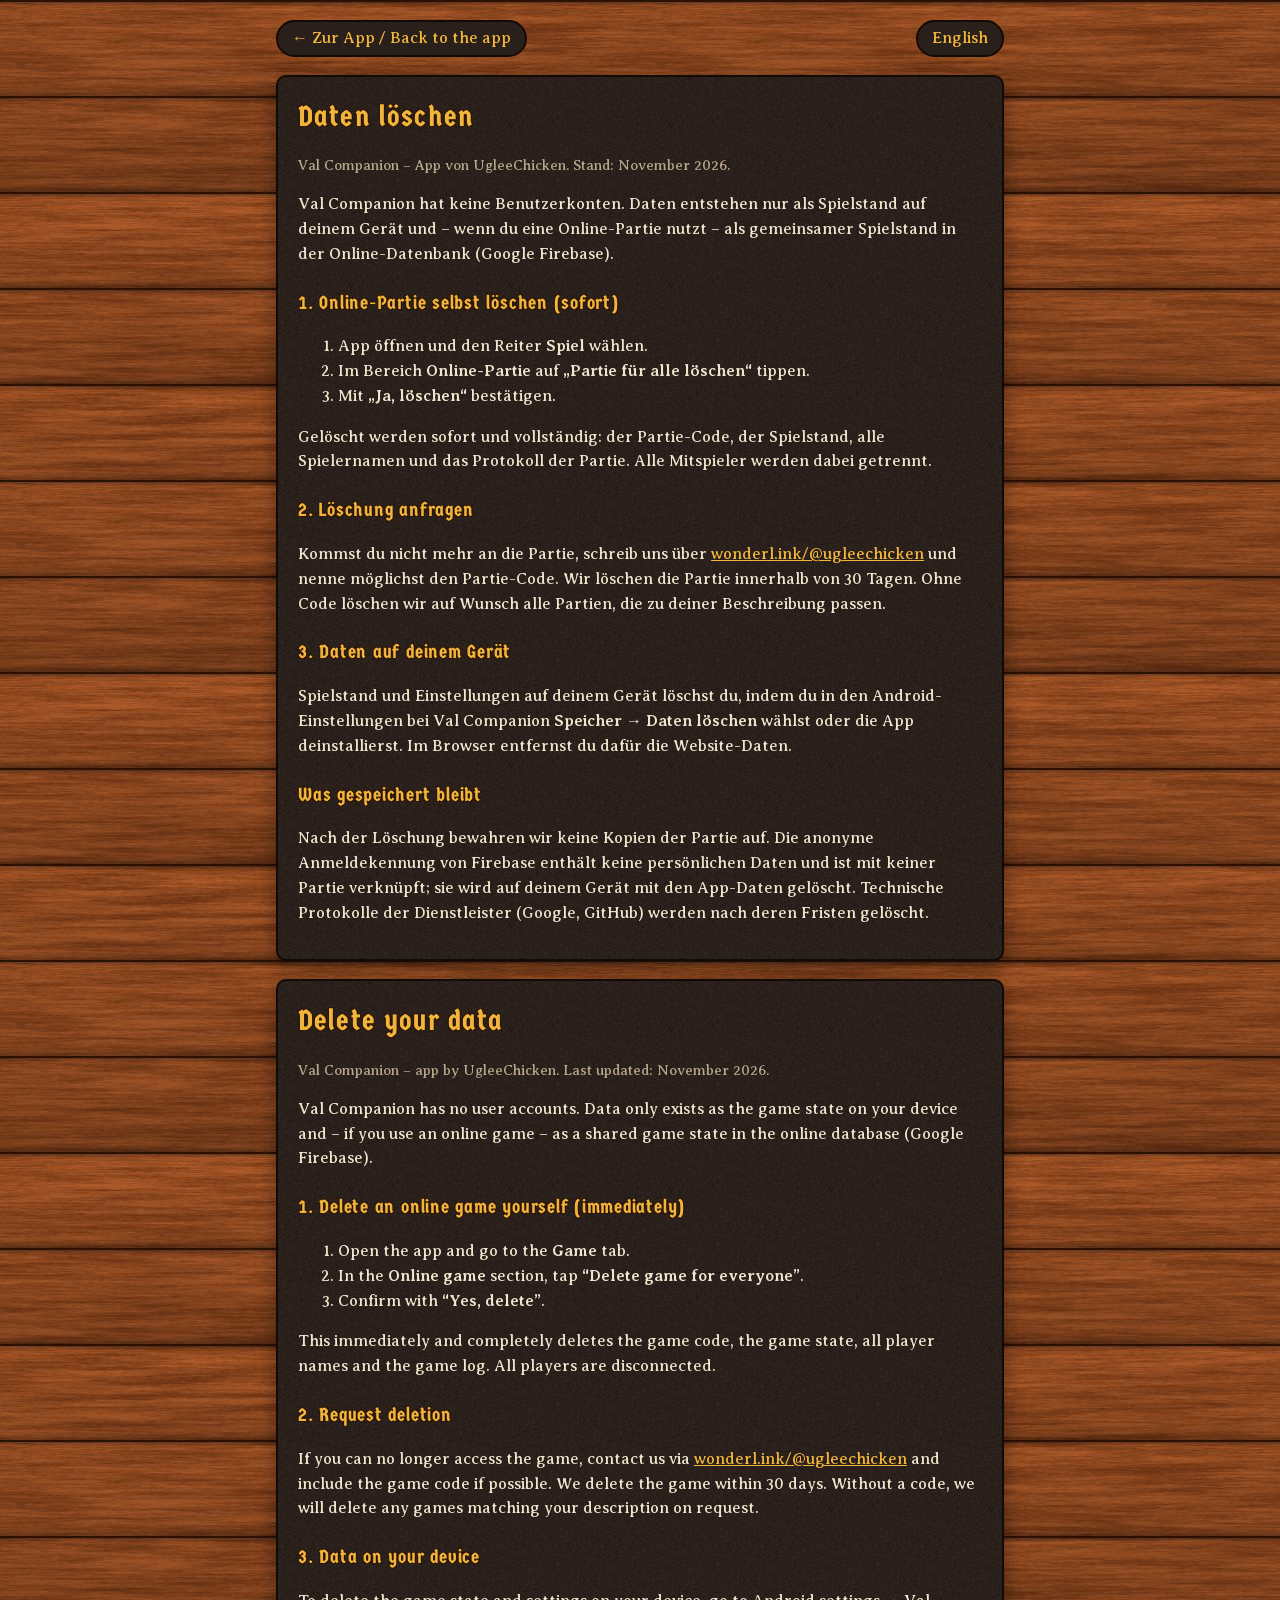
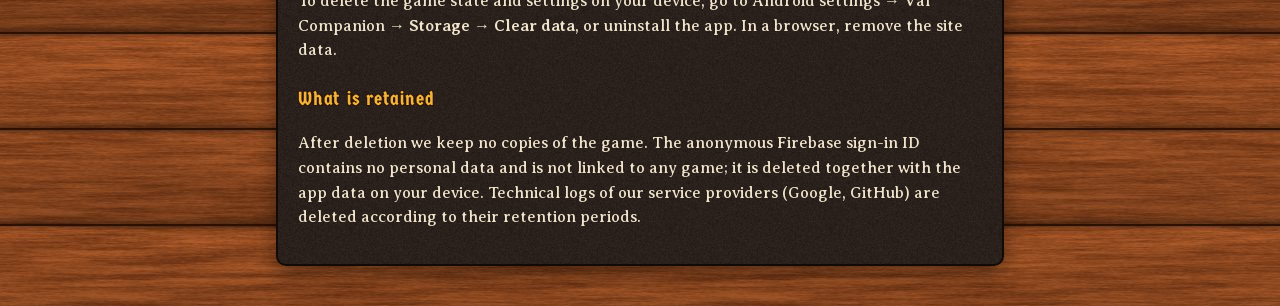
==== docs/daten-loeschen.html @ ddaba887 "Daten löschen: Knopf in der App und eigene Seite für den Play Store - Online-Partie: Partie für alle" ====
<!doctype html>
<html lang="de">
<head>
<meta charset="utf-8">
<meta name="viewport" content="width=device-width, initial-scale=1, viewport-fit=cover">
<title>Val Companion – Daten löschen / Delete your data</title>
<meta name="theme-color" content="#2a1709">
<style>
@font-face { font-family: "Averia Serif Libre"; font-weight: 400; font-display: swap; src: url("fonts/averia-serif-libre-latin-400-normal.woff2") format("woff2"); }
@font-face { font-family: "Averia Serif Libre"; font-weight: 700; font-display: swap; src: url("fonts/averia-serif-libre-latin-700-normal.woff2") format("woff2"); }
@font-face { font-family: "Germania One"; font-weight: 400; font-display: swap; src: url("fonts/germania-one-latin-400-normal.woff2") format("woff2"); }
:root { --panel: #2a201b; --fg: #f0e4cd; --muted: #b9a78c; --gold: #f2b53c; --ink: #2e1608; color-scheme: dark; }
* { box-sizing: border-box; }
body { margin: 0; background: #6e3818 url("img/wood.jpg") repeat; background-size: 640px 480px; color: var(--fg);
  font: 16px/1.55 "Averia Serif Libre", Georgia, serif; }
main { max-width: 760px; margin: 0 auto; padding-block: 20px 40px;
  padding-left: max(16px, env(safe-area-inset-left, 0px)); padding-right: max(16px, env(safe-area-inset-right, 0px)); display: grid; gap: 18px; }
section { background: var(--panel) url("img/panel.png"); border: 2px solid #120a06; border-radius: 10px; padding: 18px 20px; box-shadow: 0 8px 20px #00000066; min-width: 0; }
h1, h2 { font-family: "Germania One", Georgia, serif; font-weight: 400; color: var(--gold); letter-spacing: .04em;
  text-shadow: -1px -1px 0 var(--ink), 1px -1px 0 var(--ink), -1px 1px 0 var(--ink), 1px 1px 0 var(--ink); text-wrap: balance; }
h1 { margin: 0 0 6px; font-size: 1.8rem; }
h2 { margin: 22px 0 6px; font-size: 1.2rem; }
p, li { max-width: 68ch; }
ul { padding-left: 1.2em; }
a { color: var(--gold); overflow-wrap: anywhere; }
.top { display: flex; gap: 12px; flex-wrap: wrap; justify-content: space-between; align-items: center; }
.top a { background: var(--panel); border: 2px solid #120a06; border-radius: 999px; padding: 4px 14px; text-decoration: none; }
.muted { color: var(--muted); font-size: .9rem; }
</style>
</head>
<body>
<main>
  <div class="top"><a href="index.html">← Zur App / Back to the app</a><a href="#en">English</a></div>

  <section id="de" lang="de">
    <h1>Daten löschen</h1>
    <p class="muted">Val Companion – App von UgleeChicken. Stand: November 2026.</p>
    <p>Val Companion hat keine Benutzerkonten. Daten entstehen nur als Spielstand auf deinem Gerät und – wenn du eine Online-Partie nutzt – als gemeinsamer Spielstand in der Online-Datenbank (Google Firebase).</p>

    <h2>1. Online-Partie selbst löschen (sofort)</h2>
    <ol>
      <li>App öffnen und den Reiter <b>Spiel</b> wählen.</li>
      <li>Im Bereich <b>Online-Partie</b> auf <b>„Partie für alle löschen“</b> tippen.</li>
      <li>Mit <b>„Ja, löschen“</b> bestätigen.</li>
    </ol>
    <p>Gelöscht werden sofort und vollständig: der Partie-Code, der Spielstand, alle Spielernamen und das Protokoll der Partie. Alle Mitspieler werden dabei getrennt.</p>

    <h2>2. Löschung anfragen</h2>
    <p>Kommst du nicht mehr an die Partie, schreib uns über <a href="https://wonderl.ink/@ugleechicken" target="_blank" rel="noopener">wonderl.ink/@ugleechicken</a> und nenne möglichst den Partie-Code. Wir löschen die Partie innerhalb von 30 Tagen. Ohne Code löschen wir auf Wunsch alle Partien, die zu deiner Beschreibung passen.</p>

    <h2>3. Daten auf deinem Gerät</h2>
    <p>Spielstand und Einstellungen auf deinem Gerät löschst du, indem du in den Android-Einstellungen bei Val Companion <b>Speicher → Daten löschen</b> wählst oder die App deinstallierst. Im Browser entfernst du dafür die Website-Daten.</p>

    <h2>Was gespeichert bleibt</h2>
    <p>Nach der Löschung bewahren wir keine Kopien der Partie auf. Die anonyme Anmeldekennung von Firebase enthält keine persönlichen Daten und ist mit keiner Partie verknüpft; sie wird auf deinem Gerät mit den App-Daten gelöscht. Technische Protokolle der Dienstleister (Google, GitHub) werden nach deren Fristen gelöscht.</p>
  </section>

  <section id="en" lang="en">
    <h1>Delete your data</h1>
    <p class="muted">Val Companion – app by UgleeChicken. Last updated: November 2026.</p>
    <p>Val Companion has no user accounts. Data only exists as the game state on your device and – if you use an online game – as a shared game state in the online database (Google Firebase).</p>

    <h2>1. Delete an online game yourself (immediately)</h2>
    <ol>
      <li>Open the app and go to the <b>Game</b> tab.</li>
      <li>In the <b>Online game</b> section, tap <b>“Delete game for everyone”</b>.</li>
      <li>Confirm with <b>“Yes, delete”</b>.</li>
    </ol>
    <p>This immediately and completely deletes the game code, the game state, all player names and the game log. All players are disconnected.</p>

    <h2>2. Request deletion</h2>
    <p>If you can no longer access the game, contact us via <a href="https://wonderl.ink/@ugleechicken" target="_blank" rel="noopener">wonderl.ink/@ugleechicken</a> and include the game code if possible. We delete the game within 30 days. Without a code, we will delete any games matching your description on request.</p>

    <h2>3. Data on your device</h2>
    <p>To delete the game state and settings on your device, go to Android settings → Val Companion → <b>Storage → Clear data</b>, or uninstall the app. In a browser, remove the site data.</p>

    <h2>What is retained</h2>
    <p>After deletion we keep no copies of the game. The anonymous Firebase sign-in ID contains no personal data and is not linked to any game; it is deleted together with the app data on your device. Technical logs of our service providers (Google, GitHub) are deleted according to their retention periods.</p>
  </section>
</main>
<script>
try { if (localStorage.getItem("valcompanion-lang") === "en" && !location.hash) document.getElementById("en").scrollIntoView(); } catch {}
</script>
</body>
</html>
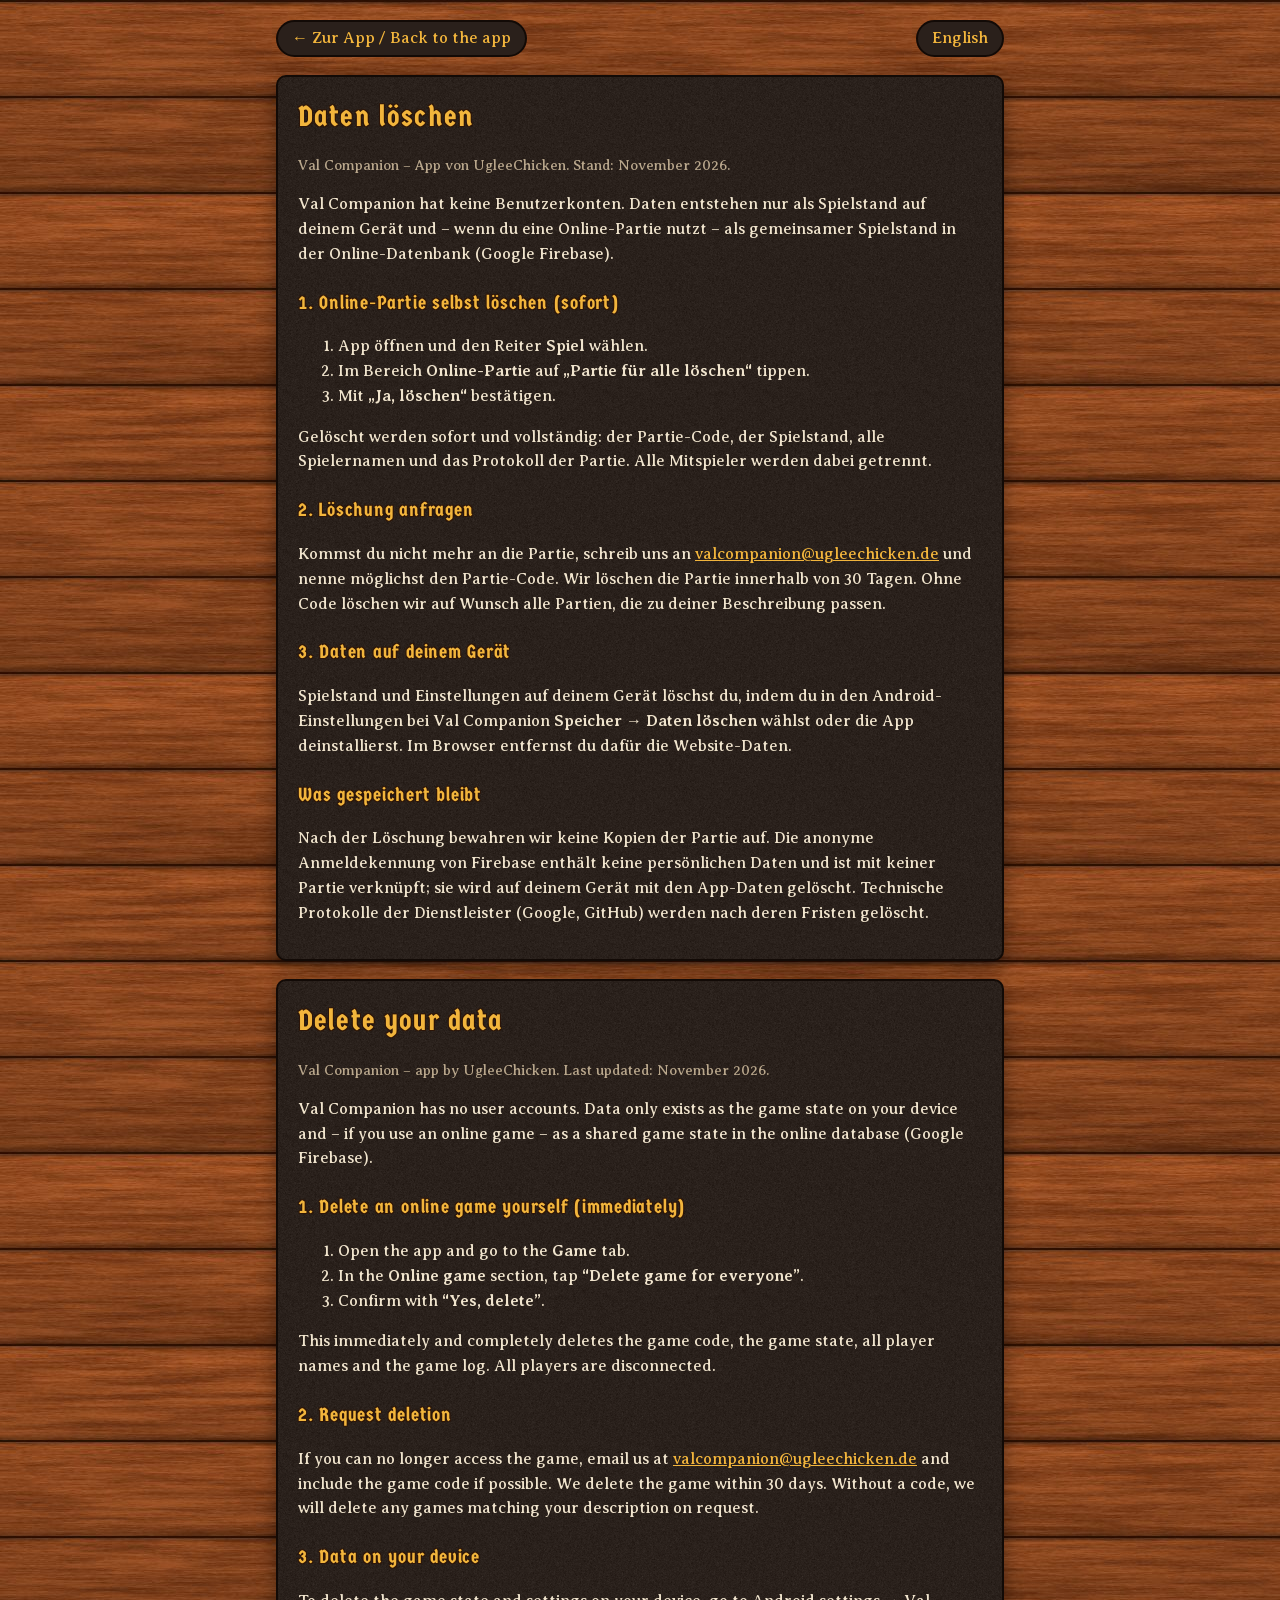
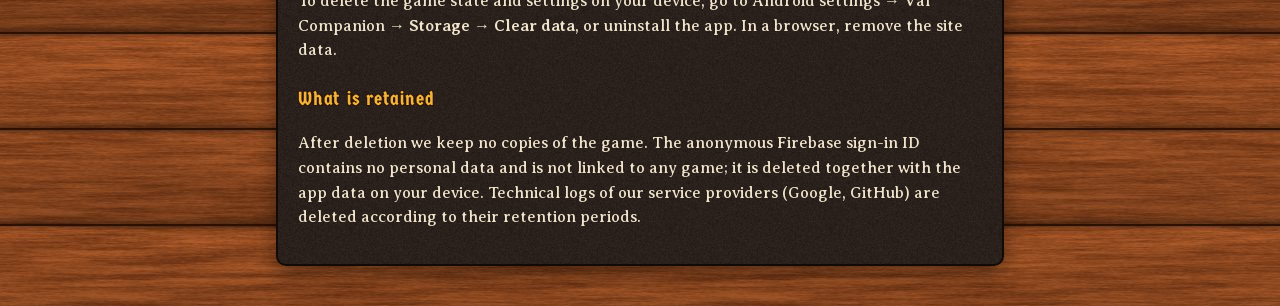
==== commit e6967d67: "Kontakt: eigene E-Mail-Adresse statt Wonderlink (App, Datenschutz, Daten löschen, Store-Texte) Co-Au" ====
--- a/docs/daten-loeschen.html
+++ b/docs/daten-loeschen.html
@@ -46,7 +46,7 @@
     <p>Gelöscht werden sofort und vollständig: der Partie-Code, der Spielstand, alle Spielernamen und das Protokoll der Partie. Alle Mitspieler werden dabei getrennt.</p>
 
     <h2>2. Löschung anfragen</h2>
-    <p>Kommst du nicht mehr an die Partie, schreib uns über <a href="https://wonderl.ink/@ugleechicken" target="_blank" rel="noopener">wonderl.ink/@ugleechicken</a> und nenne möglichst den Partie-Code. Wir löschen die Partie innerhalb von 30 Tagen. Ohne Code löschen wir auf Wunsch alle Partien, die zu deiner Beschreibung passen.</p>
+    <p>Kommst du nicht mehr an die Partie, schreib uns an <a href="mailto:valcompanion@ugleechicken.de">valcompanion@ugleechicken.de</a> und nenne möglichst den Partie-Code. Wir löschen die Partie innerhalb von 30 Tagen. Ohne Code löschen wir auf Wunsch alle Partien, die zu deiner Beschreibung passen.</p>
 
     <h2>3. Daten auf deinem Gerät</h2>
     <p>Spielstand und Einstellungen auf deinem Gerät löschst du, indem du in den Android-Einstellungen bei Val Companion <b>Speicher → Daten löschen</b> wählst oder die App deinstallierst. Im Browser entfernst du dafür die Website-Daten.</p>
@@ -69,7 +69,7 @@
     <p>This immediately and completely deletes the game code, the game state, all player names and the game log. All players are disconnected.</p>
 
     <h2>2. Request deletion</h2>
-    <p>If you can no longer access the game, contact us via <a href="https://wonderl.ink/@ugleechicken" target="_blank" rel="noopener">wonderl.ink/@ugleechicken</a> and include the game code if possible. We delete the game within 30 days. Without a code, we will delete any games matching your description on request.</p>
+    <p>If you can no longer access the game, email us at <a href="mailto:valcompanion@ugleechicken.de">valcompanion@ugleechicken.de</a> and include the game code if possible. We delete the game within 30 days. Without a code, we will delete any games matching your description on request.</p>
 
     <h2>3. Data on your device</h2>
     <p>To delete the game state and settings on your device, go to Android settings → Val Companion → <b>Storage → Clear data</b>, or uninstall the app. In a browser, remove the site data.</p>
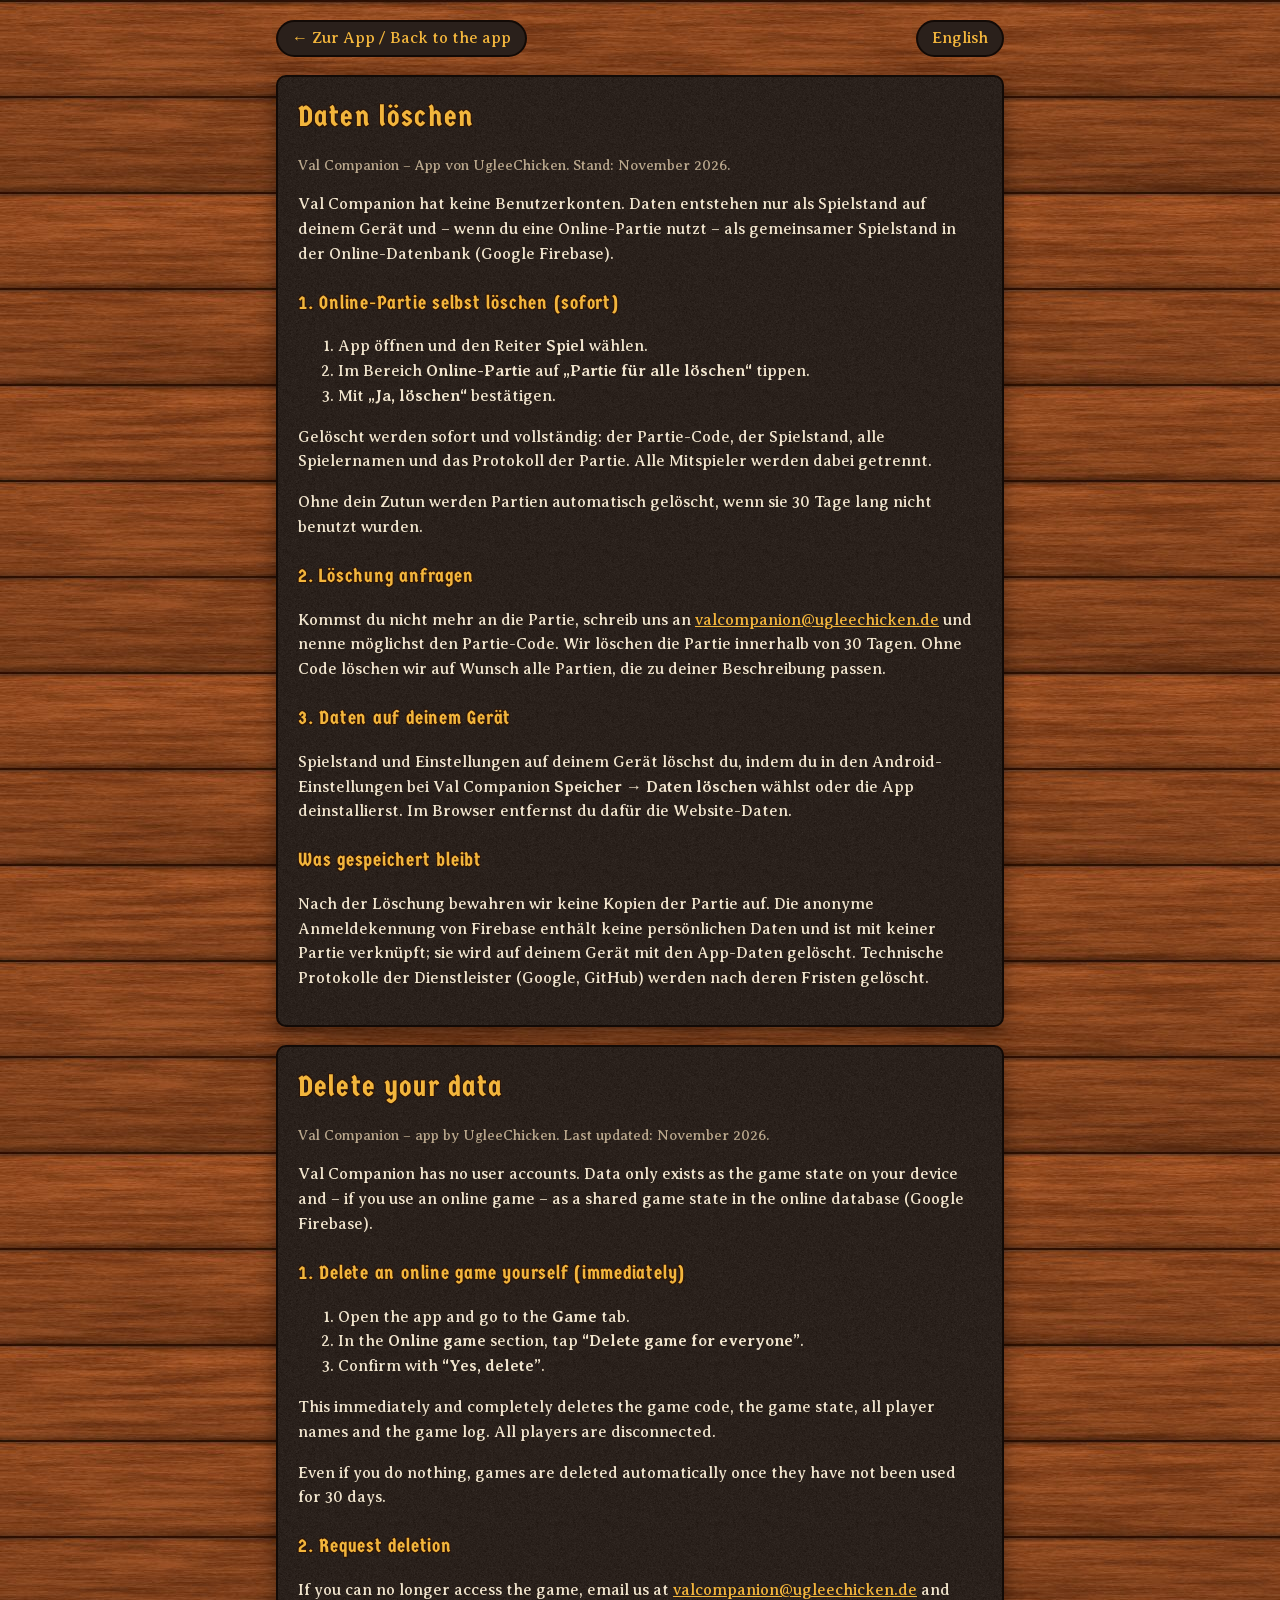
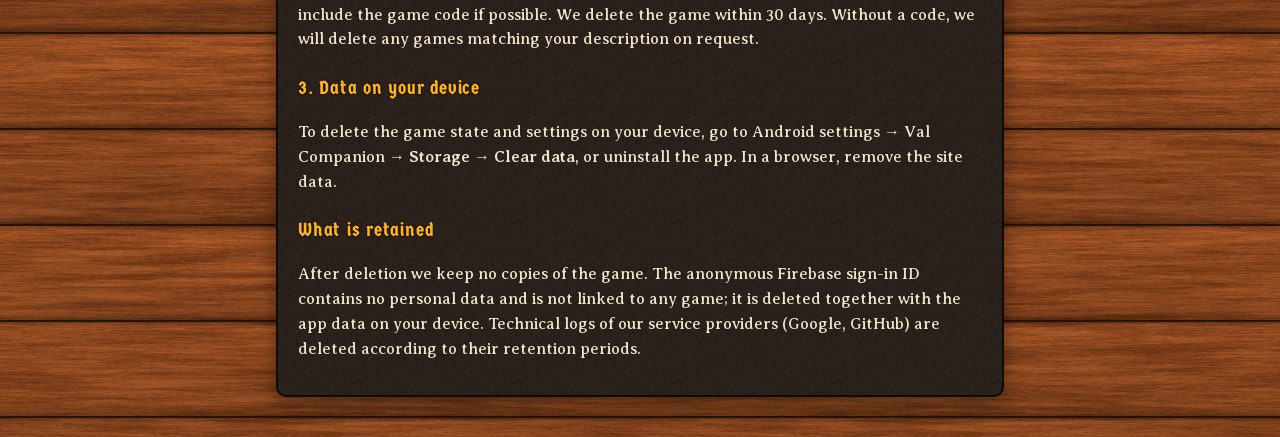
==== commit 21104d53: "Alte Online-Partien täglich aufräumen (GitHub Action, 30 Tage); Datenschutz und Löschseite ergänzt C" ====
--- a/docs/daten-loeschen.html
+++ b/docs/daten-loeschen.html
@@ -45,6 +45,8 @@
     </ol>
     <p>Gelöscht werden sofort und vollständig: der Partie-Code, der Spielstand, alle Spielernamen und das Protokoll der Partie. Alle Mitspieler werden dabei getrennt.</p>
 
+    <p>Ohne dein Zutun werden Partien automatisch gelöscht, wenn sie 30 Tage lang nicht benutzt wurden.</p>
+
     <h2>2. Löschung anfragen</h2>
     <p>Kommst du nicht mehr an die Partie, schreib uns an <a href="mailto:valcompanion@ugleechicken.de">valcompanion@ugleechicken.de</a> und nenne möglichst den Partie-Code. Wir löschen die Partie innerhalb von 30 Tagen. Ohne Code löschen wir auf Wunsch alle Partien, die zu deiner Beschreibung passen.</p>
 
@@ -68,6 +70,8 @@
     </ol>
     <p>This immediately and completely deletes the game code, the game state, all player names and the game log. All players are disconnected.</p>
 
+    <p>Even if you do nothing, games are deleted automatically once they have not been used for 30 days.</p>
+
     <h2>2. Request deletion</h2>
     <p>If you can no longer access the game, email us at <a href="mailto:valcompanion@ugleechicken.de">valcompanion@ugleechicken.de</a> and include the game code if possible. We delete the game within 30 days. Without a code, we will delete any games matching your description on request.</p>
 
